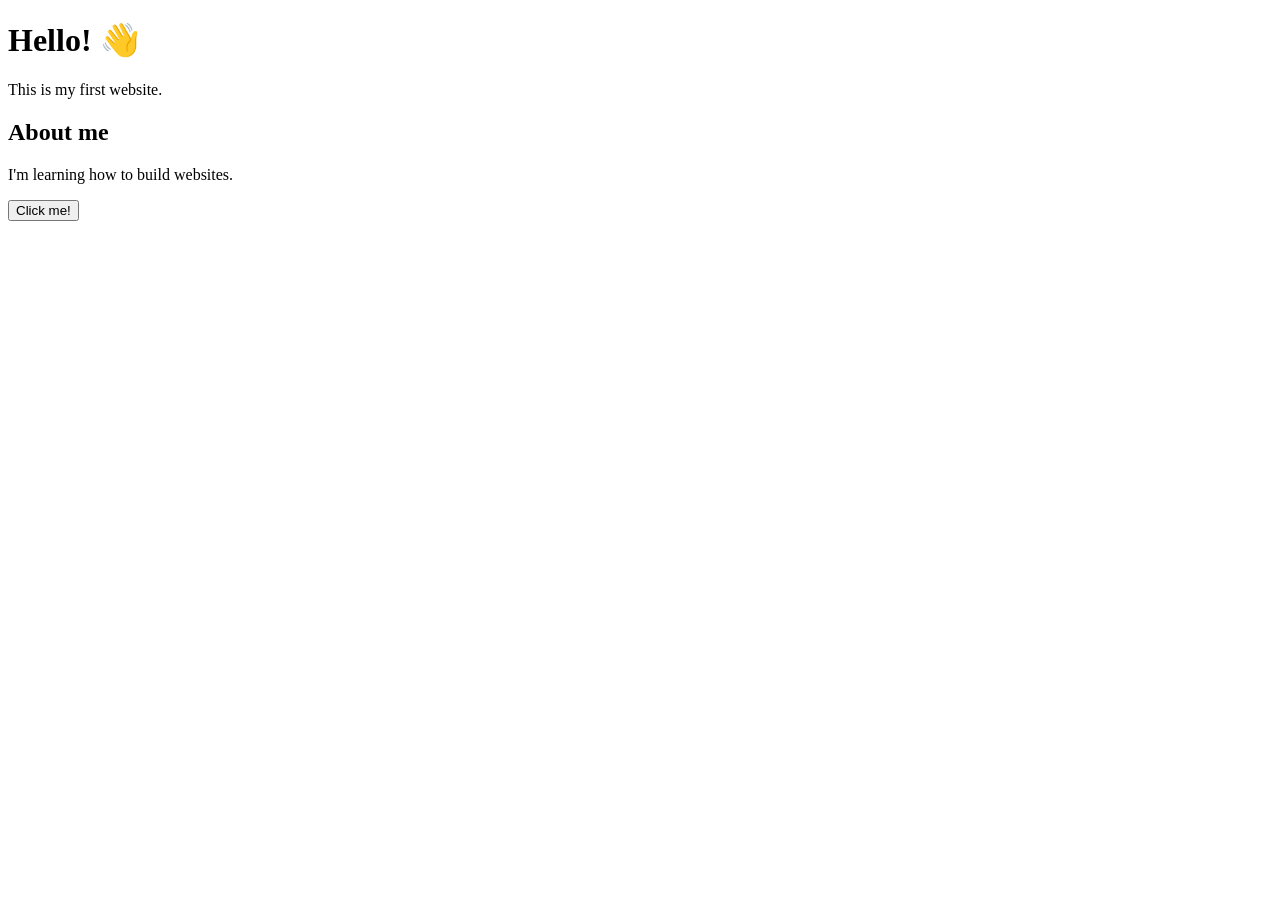
==== index.html @ c75576e2 "Create index.html" ====
<!DOCTYPE html>
<html>
<head>
    <link rel="stylesheet" href="style.css">
    <title>My First Website</title>
</head>

<body>
    <h1>Hello! 👋</h1>

    <p>This is my first website.</p>

    <h2>About me</h2>
    <p>I'm learning how to build websites.</p>

    <button>Click me!</button>
</body>
</html>
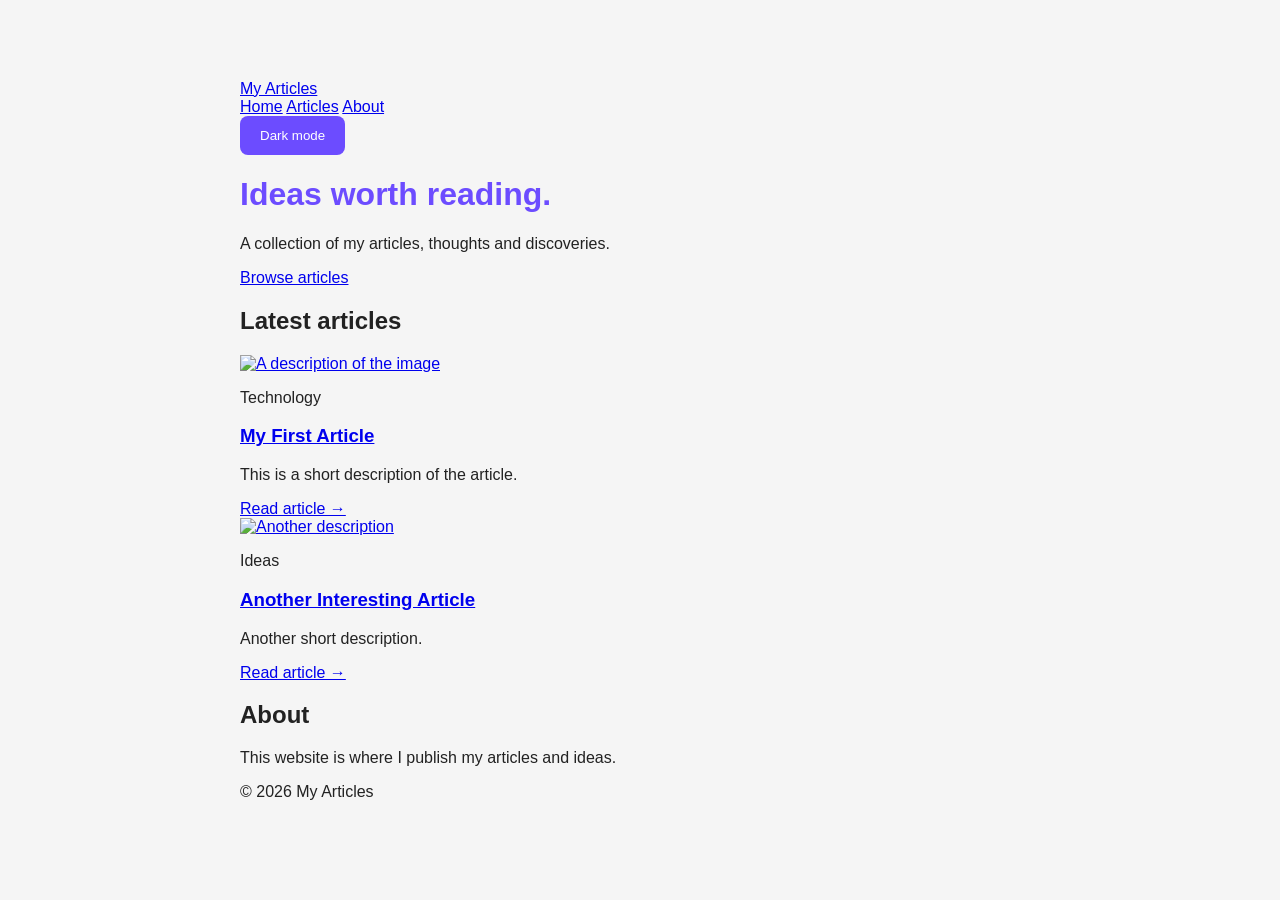
==== commit 03796e27: "Update index.html" ====
--- a/index.html
+++ b/index.html
@@ -1,18 +1,163 @@
 <!DOCTYPE html>
-<html>
+<html lang="en">
+
 <head>
+    <meta charset="UTF-8">
+    <meta name="viewport" content="width=device-width, initial-scale=1.0">
+
+    <title>My Articles</title>
+
     <link rel="stylesheet" href="style.css">
-    <title>My First Website</title>
 </head>
 
 <body>
-    <h1>Hello! 👋</h1>
 
-    <p>This is my first website.</p>
+    <!-- Navigation -->
+    <nav class="navbar">
 
-    <h2>About me</h2>
-    <p>I'm learning how to build websites.</p>
+        <a href="index.html" class="logo">
+            My Articles
+        </a>
 
-    <button>Click me!</button>
+        <div class="nav-links">
+            <a href="index.html">Home</a>
+            <a href="#articles">Articles</a>
+            <a href="#about">About</a>
+        </div>
+
+        <button id="darkModeButton" class="nav-button">
+            Dark mode
+        </button>
+
+    </nav>
+
+
+    <!-- Hero section -->
+    <header class="hero">
+
+        <h1>Ideas worth reading.</h1>
+
+        <p>
+            A collection of my articles, thoughts and discoveries.
+        </p>
+
+        <a href="#articles" class="button">
+            Browse articles
+        </a>
+
+    </header>
+
+
+    <!-- Articles -->
+    <main id="articles">
+
+        <h2>Latest articles</h2>
+
+        <div class="article-grid">
+
+
+            <!-- Article 1 -->
+            <article class="article-card">
+
+                <!-- An image can be a button by putting it inside a link -->
+                <a href="articles/article1.html">
+
+                    <img
+                        src="images/article1.jpg"
+                        alt="A description of the image"
+                    >
+
+                </a>
+
+                <div class="article-content">
+
+                    <p class="category">Technology</p>
+
+                    <h3>
+                        <a href="articles/article1.html">
+                            My First Article
+                        </a>
+                    </h3>
+
+                    <p>
+                        This is a short description of the article.
+                    </p>
+
+                    <a
+                        href="articles/article1.html"
+                        class="read-more"
+                    >
+                        Read article →
+                    </a>
+
+                </div>
+
+            </article>
+
+
+            <!-- Article 2 -->
+            <article class="article-card">
+
+                <a href="articles/article2.html">
+
+                    <img
+                        src="images/article2.jpg"
+                        alt="Another description"
+                    >
+
+                </a>
+
+                <div class="article-content">
+
+                    <p class="category">Ideas</p>
+
+                    <h3>
+                        <a href="articles/article2.html">
+                            Another Interesting Article
+                        </a>
+                    </h3>
+
+                    <p>
+                        Another short description.
+                    </p>
+
+                    <a
+                        href="articles/article2.html"
+                        class="read-more"
+                    >
+                        Read article →
+                    </a>
+
+                </div>
+
+            </article>
+
+        </div>
+
+    </main>
+
+
+    <!-- About -->
+    <section id="about" class="about">
+
+        <h2>About</h2>
+
+        <p>
+            This website is where I publish my articles and ideas.
+        </p>
+
+    </section>
+
+
+    <footer>
+
+        <p>© 2026 My Articles</p>
+
+    </footer>
+
+
+    <script src="script.js"></script>
+
 </body>
+
 </html>
--- a/style.css
+++ b/style.css
@@ -0,0 +1,25 @@
+body {
+    font-family: Arial, sans-serif;
+    max-width: 800px;
+    margin: 60px auto;
+    padding: 20px;
+    background: #f5f5f5;
+    color: #222;
+}
+
+h1 {
+    color: #6c4cff;
+}
+
+button {
+    padding: 12px 20px;
+    border: none;
+    border-radius: 8px;
+    background: #6c4cff;
+    color: white;
+    cursor: pointer;
+}
+
+button:hover {
+    background: #5438d6;
+}
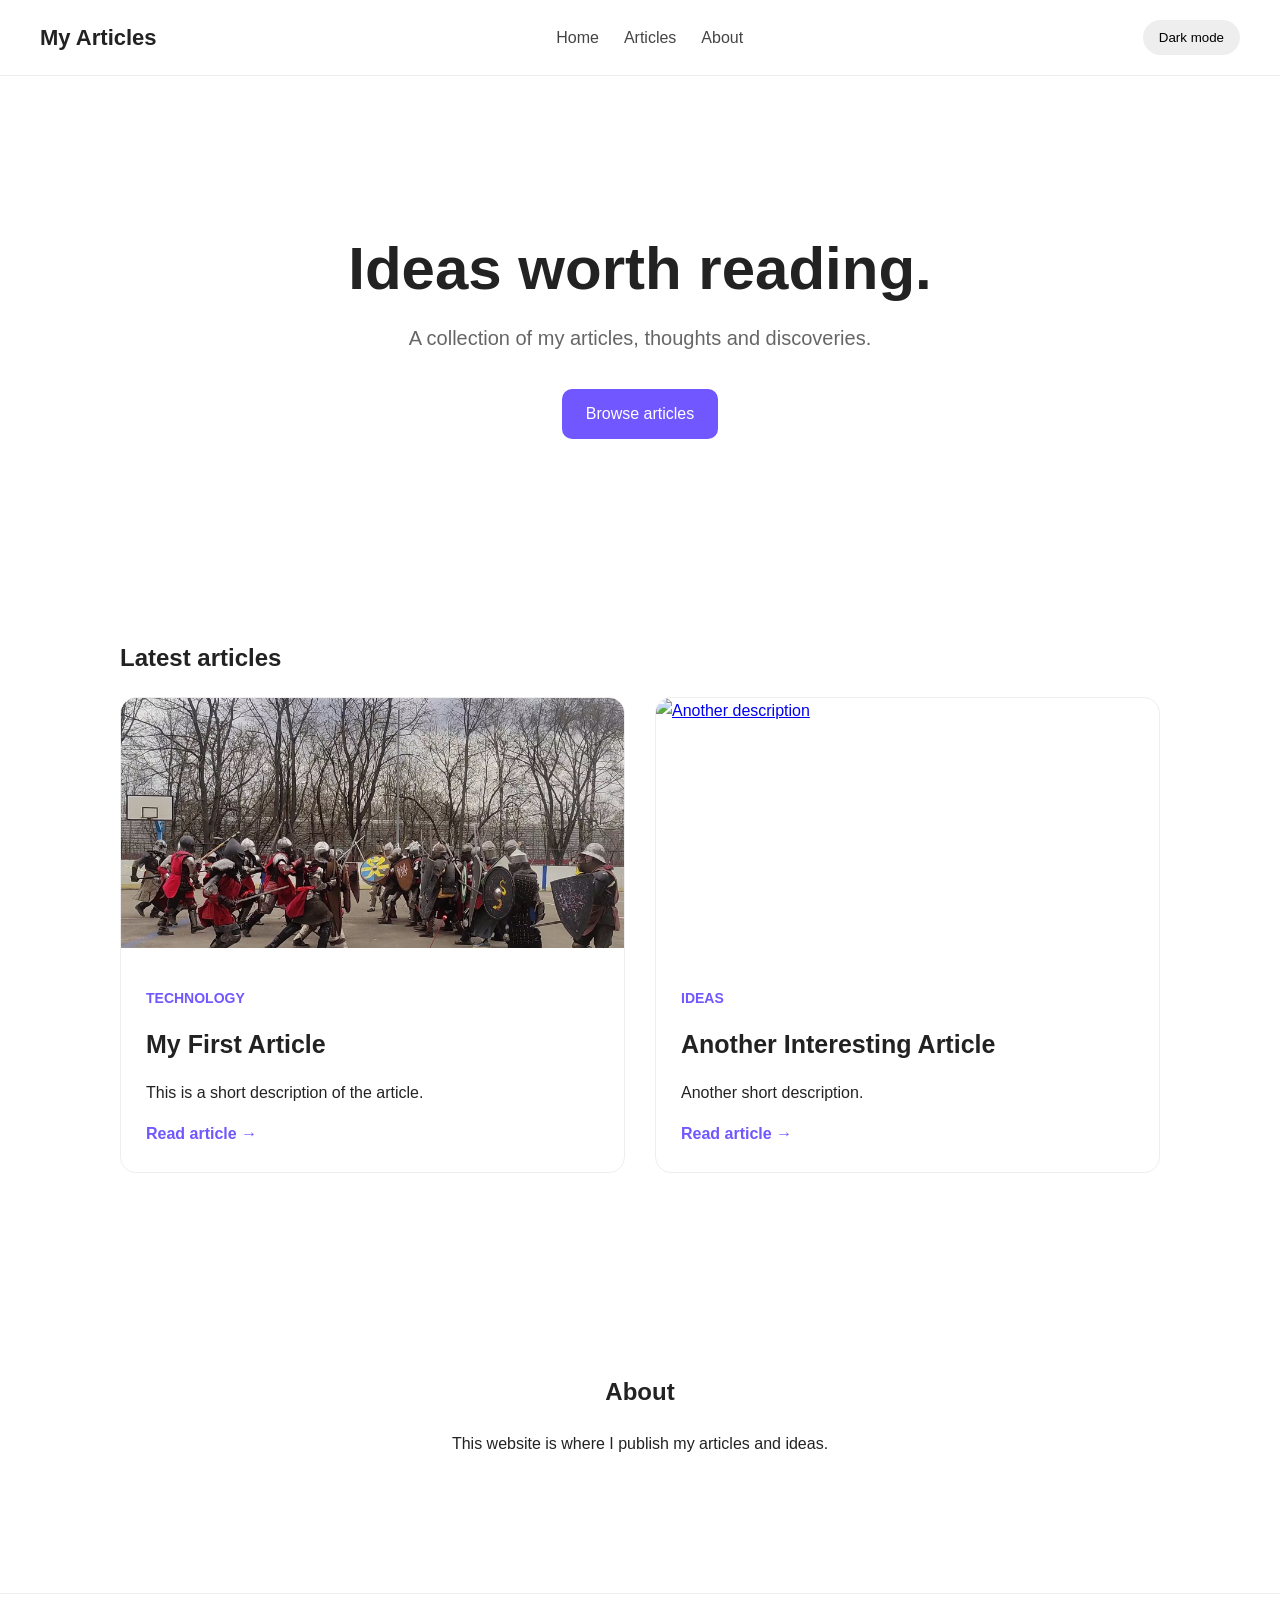
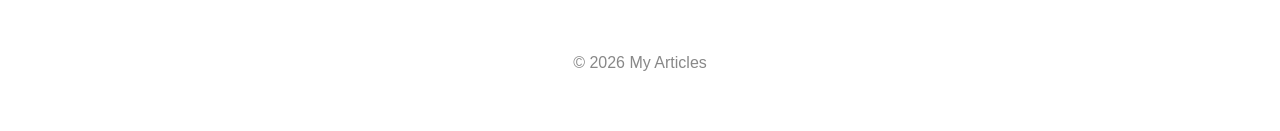
==== commit 8f8f301e: "Update index.html" ====
--- a/index.html
+++ b/index.html
@@ -60,7 +60,7 @@
             <article class="article-card">
 
                 <!-- An image can be a button by putting it inside a link -->
-                <a href="articles/article1.html">
+                <a href="articles/manevri_kim_spring_2024.html">
 
                     <img
                         src="images/article1.jpg"
@@ -74,7 +74,7 @@
                     <p class="category">Technology</p>
 
                     <h3>
-                        <a href="articles/article1.html">
+                        <a href="articles/manevri_kim_spring_2024.html">
                             My First Article
                         </a>
                     </h3>
@@ -84,7 +84,7 @@
                     </p>
 
                     <a
-                        href="articles/article1.html"
+                        href="articles/manevri_kim_spring_2024.html"
                         class="read-more"
                     >
                         Read article →
--- a/style.css
+++ b/style.css
@@ -1,25 +1,375 @@
+/* -------------------------
+   GENERAL
+------------------------- */
+
+* {
+    box-sizing: border-box;
+}
+
+html {
+    scroll-behavior: smooth;
+}
+
 body {
+    margin: 0;
+
     font-family: Arial, sans-serif;
+
+    background: #ffffff;
+    color: #222222;
+
+    line-height: 1.6;
+
+    transition:
+        background 0.3s ease,
+        color 0.3s ease;
+}
+
+
+/* -------------------------
+   NAVIGATION
+------------------------- */
+
+.navbar {
+    display: flex;
+
+    align-items: center;
+
+    justify-content: space-between;
+
+    padding: 20px 40px;
+
+    border-bottom: 1px solid #eeeeee;
+
+    position: sticky;
+    top: 0;
+
+    background: rgba(255, 255, 255, 0.95);
+
+    backdrop-filter: blur(10px);
+
+    z-index: 100;
+}
+
+
+/* Website name */
+
+.logo {
+    font-size: 22px;
+
+    font-weight: bold;
+
+    color: #222;
+
+    text-decoration: none;
+}
+
+
+/* Menu links */
+
+.nav-links {
+    display: flex;
+
+    gap: 25px;
+}
+
+.nav-links a {
+    color: #444;
+
+    text-decoration: none;
+
+    transition: color 0.2s ease;
+}
+
+.nav-links a:hover {
+    color: #7057ff;
+}
+
+
+/* -------------------------
+   BUTTONS
+------------------------- */
+
+.button {
+    display: inline-block;
+
+    padding: 12px 24px;
+
+    background: #7057ff;
+
+    color: white;
+
+    text-decoration: none;
+
+    border-radius: 10px;
+
+    transition:
+        transform 0.2s ease,
+        background 0.2s ease,
+        box-shadow 0.2s ease;
+}
+
+
+/* What happens when the mouse is over it */
+
+.button:hover {
+    background: #5740d8;
+
+    transform: translateY(-3px);
+
+    box-shadow: 0 8px 20px rgba(0, 0, 0, 0.15);
+}
+
+
+/* What happens when clicked */
+
+.button:active {
+    transform: translateY(0);
+}
+
+
+/* Navigation button */
+
+.nav-button {
+    border: none;
+
+    padding: 10px 16px;
+
+    border-radius: 20px;
+
+    background: #eeeeee;
+
+    cursor: pointer;
+
+    transition: 0.2s ease;
+}
+
+.nav-button:hover {
+    background: #dddddd;
+}
+
+
+/* -------------------------
+   HERO
+------------------------- */
+
+.hero {
+    max-width: 900px;
+
+    margin: 0 auto;
+
+    padding: 120px 30px;
+
+    text-align: center;
+}
+
+.hero h1 {
+    font-size: 60px;
+
+    line-height: 1.1;
+
+    margin-bottom: 20px;
+}
+
+.hero p {
+    font-size: 20px;
+
+    color: #666;
+
+    margin-bottom: 35px;
+}
+
+
+/* -------------------------
+   ARTICLES
+------------------------- */
+
+main {
+    max-width: 1100px;
+
+    margin: 0 auto;
+
+    padding: 60px 30px;
+}
+
+.article-grid {
+
+    display: grid;
+
+    grid-template-columns:
+        repeat(2, 1fr);
+
+    gap: 30px;
+}
+
+
+/* Article card */
+
+.article-card {
+
+    background: white;
+
+    border-radius: 16px;
+
+    overflow: hidden;
+
+    border: 1px solid #eeeeee;
+
+    transition:
+        transform 0.25s ease,
+        box-shadow 0.25s ease;
+}
+
+
+/* Card animation */
+
+.article-card:hover {
+
+    transform: translateY(-6px);
+
+    box-shadow:
+        0 15px 40px rgba(0, 0, 0, 0.12);
+}
+
+
+/* Article image */
+
+.article-card img {
+
+    width: 100%;
+
+    height: 250px;
+
+    object-fit: cover;
+
+    display: block;
+
+    transition: transform 0.4s ease;
+}
+
+
+/* Zoom image when hovering over card */
+
+.article-card:hover img {
+
+    transform: scale(1.04);
+}
+
+
+/* Article text */
+
+.article-content {
+
+    padding: 25px;
+}
+
+.article-content h3 {
+
+    font-size: 25px;
+
+    margin: 8px 0;
+}
+
+.article-content h3 a {
+
+    color: #222;
+
+    text-decoration: none;
+}
+
+.category {
+
+    color: #7057ff;
+
+    font-size: 14px;
+
+    font-weight: bold;
+
+    text-transform: uppercase;
+}
+
+.read-more {
+
+    color: #7057ff;
+
+    text-decoration: none;
+
+    font-weight: bold;
+}
+
+
+/* -------------------------
+   ABOUT
+------------------------- */
+
+.about {
+
     max-width: 800px;
-    margin: 60px auto;
-    padding: 20px;
-    background: #f5f5f5;
-    color: #222;
-}
-
-h1 {
-    color: #6c4cff;
-}
-
-button {
-    padding: 12px 20px;
-    border: none;
-    border-radius: 8px;
-    background: #6c4cff;
+
+    margin: 80px auto;
+
+    padding: 40px 30px;
+
+    text-align: center;
+}
+
+
+/* -------------------------
+   FOOTER
+------------------------- */
+
+footer {
+
+    text-align: center;
+
+    padding: 40px;
+
+    color: #888;
+
+    border-top: 1px solid #eeeeee;
+}
+
+
+/* -------------------------
+   DARK MODE
+------------------------- */
+
+body.dark {
+
+    background: #151515;
+
+    color: #eeeeee;
+}
+
+body.dark .navbar {
+
+    background: rgba(21, 21, 21, 0.95);
+
+    border-color: #333;
+}
+
+body.dark .logo,
+body.dark .nav-links a,
+body.dark .article-content h3 a {
+
+    color: #eeeeee;
+}
+
+body.dark .article-card {
+
+    background: #202020;
+
+    border-color: #333;
+}
+
+body.dark .hero p {
+
+    color: #aaa;
+}
+
+body.dark .nav-button {
+
+    background: #333;
+
     color: white;
-    cursor: pointer;
-}
-
-button:hover {
-    background: #5438d6;
-}
+}
